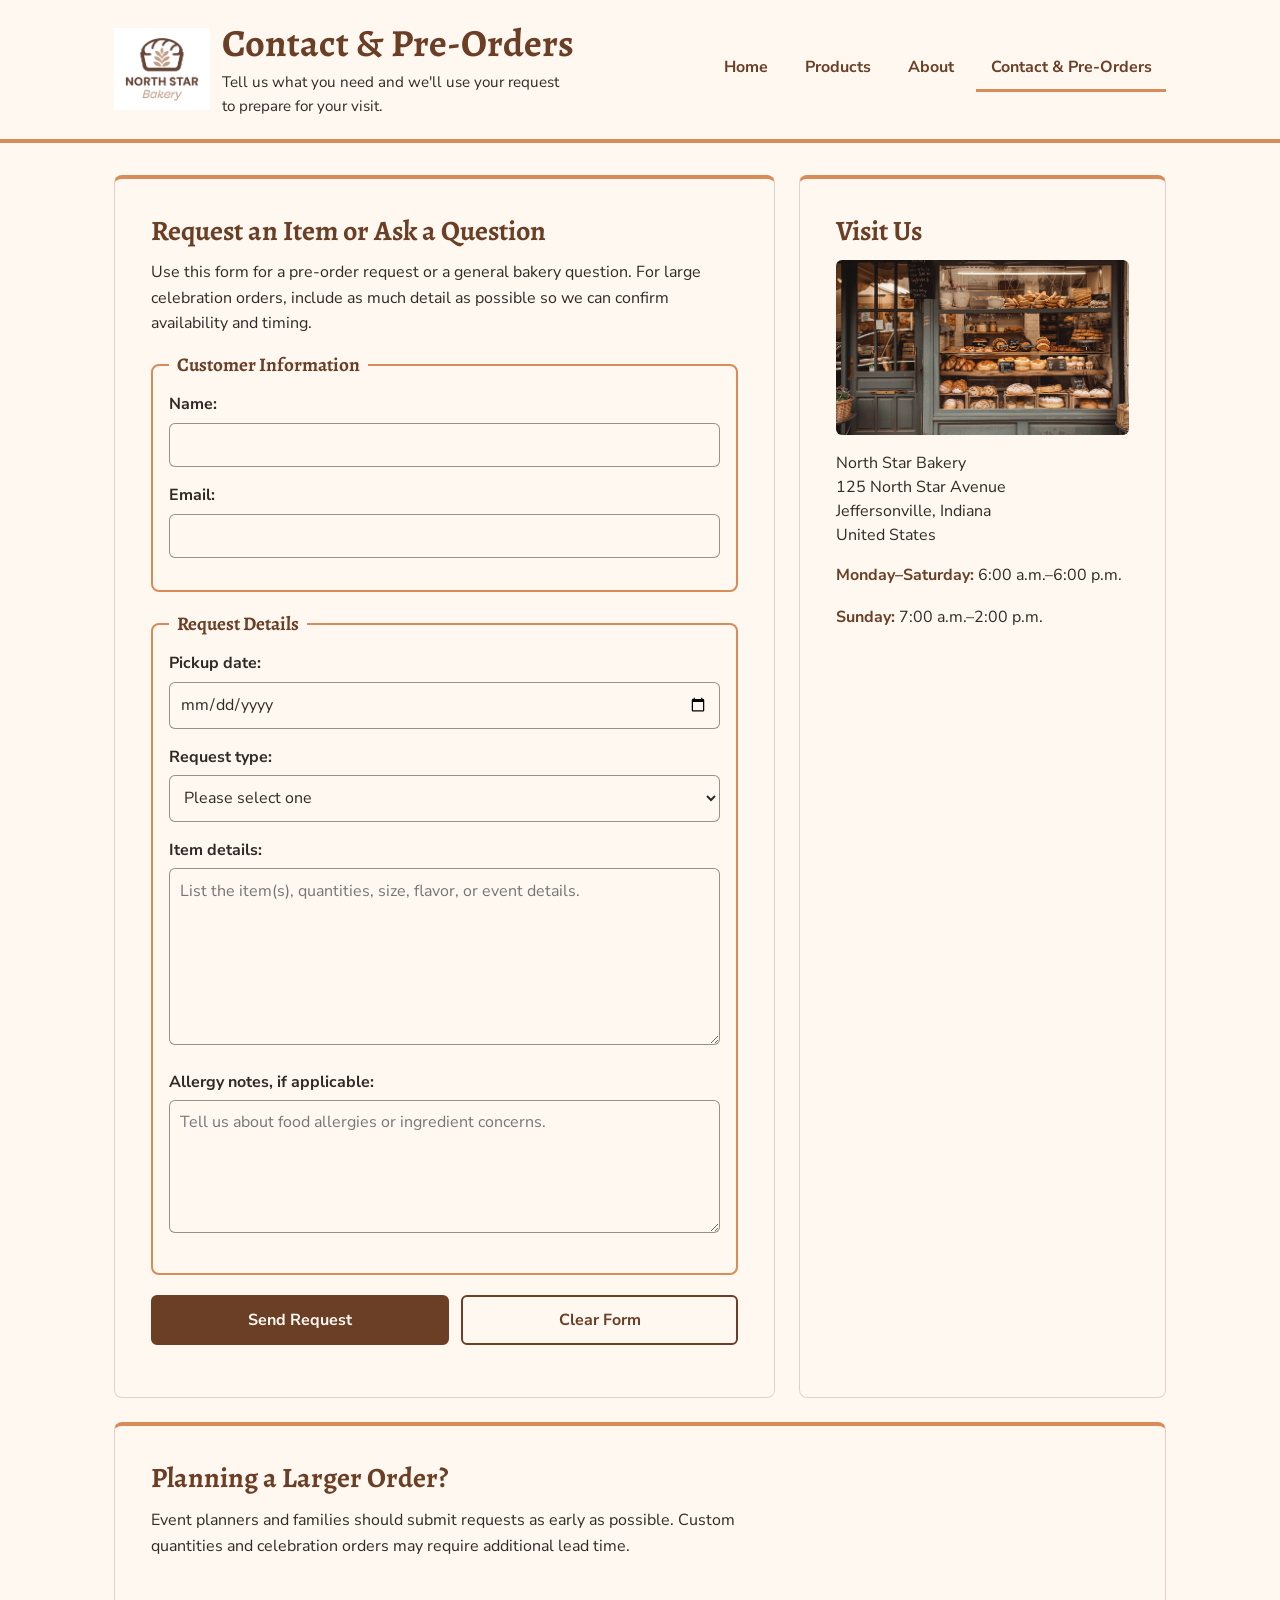
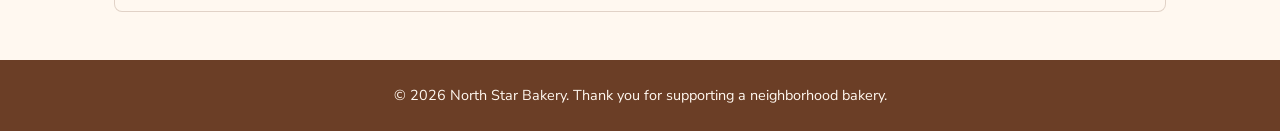
==== contact.html @ f8ab737c "Add files via upload" ====
<!DOCTYPE html>
<html lang="en">
<head>
  <meta charset="UTF-8">
  <meta name="viewport" content="width=device-width, initial-scale=1.0">
  <title>Contact &amp; Pre-Orders | North Star Bakery</title>
  <link rel="stylesheet" href="css/styles.css">
</head>
<body>
  <header class="site-header">
    <div class="header-inner">
      <div class="brand">
        <img class="logo" src="media/bakery-logo_c.png" alt="North Star Bakery logo">
        <div>
          <h1>Contact &amp; Pre-Orders</h1>
          <p class="tagline">Tell us what you need and we'll use your request to prepare for your visit.</p>
        </div>
      </div>

      <nav aria-label="Main navigation">
        <ul class="nav-list">
          <li><a href="index.html">Home</a></li>
          <li><a href="products.html">Products</a></li>
          <li><a href="about.html">About</a></li>
          <li><a href="contact.html" class="current" aria-current="page">Contact &amp; Pre-Orders</a></li>
        </ul>
      </nav>
    </div>
  </header>

  <main>
    <section class="main-col">
      <h2>Request an Item or Ask a Question</h2>
      <p>Use this form for a pre-order request or a general bakery question. For large celebration orders, include as much detail as possible so we can confirm availability and timing.</p>

      <form action="#" method="post">
        <fieldset>
          <legend>Customer Information</legend>

          <p>
            <label for="name">Name:</label>
            <input type="text" id="name" name="name" autocomplete="name" required>
          </p>

          <p>
            <label for="email">Email:</label>
            <input type="email" id="email" name="email" autocomplete="email" required>
          </p>
        </fieldset>

        <fieldset>
          <legend>Request Details</legend>

          <p>
            <label for="pickup-date">Pickup date:</label>
            <input type="date" id="pickup-date" name="pickup-date" required>
          </p>

          <p>
            <label for="request-type">Request type:</label>
            <select id="request-type" name="request-type" required>
              <option value="">Please select one</option>
              <option value="pre-order">Pre-order</option>
              <option value="general-question">General question</option>
            </select>
          </p>

          <p>
            <label for="item-details">Item details:</label>
            <textarea id="item-details" name="item-details" rows="7" cols="50" placeholder="List the item(s), quantities, size, flavor, or event details." required></textarea>
          </p>

          <p>
            <label for="allergy-notes">Allergy notes, if applicable:</label>
            <textarea id="allergy-notes" name="allergy-notes" rows="5" cols="50" placeholder="Tell us about food allergies or ingredient concerns."></textarea>
          </p>
        </fieldset>

        <p class="form-actions">
          <button type="submit">Send Request</button>
          <button type="reset">Clear Form</button>
        </p>
      </form>
    </section>

    <section class="side-col">
      <h2>Visit Us</h2>
      <img src="media/bakery-storefront_c.png" alt="North Star Bakery storefront and front entrance">
      <address>
        North Star Bakery<br>
        125 North Star Avenue<br>
        Jeffersonville, Indiana<br>
        United States
      </address>
      <p><strong>Monday&ndash;Saturday:</strong> 6:00 a.m.&ndash;6:00 p.m.</p>
      <p><strong>Sunday:</strong> 7:00 a.m.&ndash;2:00 p.m.</p>
    </section>

    <section>
      <h2>Planning a Larger Order?</h2>
      <p>Event planners and families should submit requests as early as possible. Custom quantities and celebration orders may require additional lead time.</p>
    </section>
  </main>

  <footer>
    <p>&copy; 2026 North Star Bakery. Thank you for supporting a neighborhood bakery.</p>
  </footer>
</body>
</html>
---- css/styles.css ----
/* =========================================================
   North Star Bakery - Main Stylesheet
   Touchstone 3: Visual Design and Responsive Layout

   Approach: mobile-first. The base styles below are written
   for small screens. Media queries at the bottom of the file
   adjust the layout for tablets (768px+) and desktops (1024px+).

   COLOR PALETTE (4 colors)
     Cream     #FFF8F0  - page background, text on brown
     Brown     #6B3E26  - headings, nav, buttons, footer
     Peach     #D88C5A  - accent borders, hover, focus (never used for text)
     Charcoal  #2F2A26  - body text

   FONTS (2 families)
     Alegreya     - headings (warm, handmade serif)
     Nunito Sans  - body text, nav, and form controls
   ========================================================= */

@import url("https://fonts.googleapis.com/css2?family=Alegreya:wght@500;700&family=Nunito+Sans:wght@400;700&display=swap");

/* ---------- 1. Base / Reset ---------- */

* {
  box-sizing: border-box;
}

body {
  margin: 0;
  background-color: #FFF8F0;
  color: #2F2A26;
  font-family: "Nunito Sans", Arial, sans-serif;
  font-size: 1rem;
  line-height: 1.6;
}

/* Images and video never overflow their container */
img,
video {
  display: block;
  max-width: 100%;
  height: auto;
}

/* ---------- 2. Typography ---------- */

h1,
h2,
h3,
legend {
  font-family: "Alegreya", Georgia, serif;
  color: #6B3E26;
  line-height: 1.2;
}

h1 {
  font-size: 1.6rem;
  font-weight: 700;
  margin: 0;
}

h2 {
  font-size: 1.5rem;
  font-weight: 700;
  margin: 0 0 0.75rem;
}

h3 {
  font-size: 1.2rem;
  font-weight: 700;
  margin: 0 0 0.5rem;
}

p {
  margin: 0 0 1rem;
  max-width: 65ch; /* keeps lines a comfortable reading length */
}

strong {
  color: #6B3E26;
}

/* Text links inside page content */
main a {
  color: #6B3E26;
  font-weight: 700;
  text-decoration-color: #D88C5A;
  text-decoration-thickness: 2px;
  text-underline-offset: 3px;
}

main a:hover {
  text-decoration-color: #6B3E26;
}

/* Visible keyboard focus on every interactive element */
a:focus-visible,
button:focus-visible,
input:focus-visible,
select:focus-visible,
textarea:focus-visible {
  outline: 3px solid #D88C5A;
  outline-offset: 2px;
}

/* ---------- 3. Header and Navigation ---------- */

.site-header {
  border-bottom: 4px solid #D88C5A;
  padding: 1.25rem 0;
}

/* Flexbox: stacks the brand and nav on mobile */
.header-inner {
  display: flex;
  flex-direction: column;
  align-items: center;
  gap: 1rem;
  max-width: 1100px;
  margin: 0 auto;
  padding: 0 1rem; /* matches main so edges line up */
}

/* Flexbox: logo sits beside the bakery name */
.brand {
  display: flex;
  align-items: center;
  gap: 0.75rem;
}

.logo {
  width: 64px;
  flex-shrink: 0;
}

.tagline {
  margin: 0.25rem 0 0;
  font-size: 0.95rem;
}

/* Flexbox: nav links wrap onto two rows on small phones */
.nav-list {
  display: flex;
  flex-wrap: wrap;
  justify-content: center;
  gap: 0.5rem;
  list-style: none;
  margin: 0;
  padding: 0;
}

.nav-list a {
  display: block;
  padding: 0.5rem 0.9rem;
  border-bottom: 3px solid transparent;
  color: #6B3E26;
  font-weight: 700;
  text-decoration: none;
}

.nav-list a:hover {
  background-color: #6B3E26;
  color: #FFF8F0;
}

/* Marks the page the visitor is currently on */
.nav-list a.current {
  border-bottom-color: #D88C5A;
}

/* ---------- 4. Main Layout ---------- */

/* Flexbox: main content is a single column on mobile */
main {
  display: flex;
  flex-direction: column;
  gap: 1.25rem;
  max-width: 1100px;
  margin: 0 auto;
  padding: 1.25rem 1rem 2rem;
}

/* Every section is a "card" with the same look on all pages */
main section {
  min-width: 0; /* stops wide content from stretching a flex item */
  padding: 1.25rem;
  border: 1px solid rgba(107, 62, 38, 0.2);
  border-top: 4px solid #D88C5A;
  border-radius: 8px;
}

/* Content images get soft corners */
main img {
  border-radius: 6px;
}

/* Text + image sections (stacked on mobile) */
.split {
  display: flex;
  flex-direction: column;
  gap: 1rem;
}

.split p:last-child {
  margin-bottom: 0;
}

/* Lists inside sections */
main ul {
  margin: 0;
  padding-left: 1.25rem;
}

main li {
  margin-bottom: 0.5rem;
}

/* Hours of operation */
.hours p {
  margin-bottom: 0.4rem;
}

/* Figure and caption on the Products page */
figure {
  margin: 0;
}

figcaption {
  margin-top: 0.5rem;
  font-size: 0.9rem;
  font-style: italic;
}

/* Video and audio */
video {
  margin: 0 0 1rem;
  border-radius: 6px;
}

audio {
  width: 100%;
  margin-bottom: 1rem;
}

/* Team cards on the About page (stacked on mobile) */
.team-grid {
  display: flex;
  flex-direction: column;
  gap: 1rem;
}

.team-grid article {
  flex: 1;
  padding: 1rem;
  border-left: 4px solid #D88C5A;
  background-color: rgba(216, 140, 90, 0.1);
  border-radius: 0 6px 6px 0;
}

.team-grid article p {
  margin-bottom: 0;
}

/* Address block on the Contact page */
address {
  margin: 1rem 0;
  font-style: normal;
  line-height: 1.5;
}

/* ---------- 5. Forms ---------- */

fieldset {
  margin: 0 0 1.25rem;
  padding: 1rem;
  border: 2px solid #D88C5A;
  border-radius: 8px;
}

legend {
  padding: 0 0.5rem;
  font-size: 1.2rem;
  font-weight: 700;
}

form p {
  margin-bottom: 1rem;
  max-width: none;
}

label {
  display: block;
  margin-bottom: 0.3rem;
  font-weight: 700;
}

input,
select,
textarea {
  width: 100%;
  padding: 0.65rem;
  border: 1.5px solid rgba(47, 42, 38, 0.5);
  border-radius: 6px;
  background-color: #FFF8F0;
  color: #2F2A26;
  font-family: inherit;
  font-size: 1rem;
}

input:focus,
select:focus,
textarea:focus {
  border-color: #6B3E26;
}

/* Flexbox: buttons sit side by side and share the width */
.form-actions {
  display: flex;
  flex-wrap: wrap;
  gap: 0.75rem;
}

button {
  flex: 1 1 auto;
  padding: 0.75rem 1.5rem;
  border: 2px solid #6B3E26;
  border-radius: 6px;
  background-color: #6B3E26;
  color: #FFF8F0;
  font-family: inherit;
  font-size: 1rem;
  font-weight: 700;
  cursor: pointer;
}

button:hover {
  background-color: #D88C5A;
  border-color: #D88C5A;
  color: #2F2A26;
}

/* The reset button is styled as a secondary action */
button[type="reset"] {
  background-color: transparent;
  color: #6B3E26;
}

button[type="reset"]:hover {
  background-color: #D88C5A;
  color: #2F2A26;
}

/* ---------- 6. Footer ---------- */

footer {
  padding: 1.5rem 1rem;
  background-color: #6B3E26;
  color: #FFF8F0;
  text-align: center;
}

footer p {
  margin: 0 auto;
  font-size: 0.9rem;
}

/* =========================================================
   MEDIA QUERY 1: Tablets and small laptops (768px and up)
   ========================================================= */
@media (min-width: 768px) {

  .header-inner {
    padding: 0 1.5rem;
  }

  h1 {
    font-size: 2rem;
  }

  .logo {
    width: 80px;
  }

  /* Nav links fit on one line now */
  .nav-list {
    flex-wrap: nowrap;
  }

  /* Main: sections can now sit side by side */
  main {
    flex-direction: row;
    flex-wrap: wrap;
    gap: 1.5rem;
    padding: 2rem 1.5rem 3rem;
  }

  main section {
    flex: 1 1 100%;
    padding: 1.75rem;
  }

  /* Two sections share one row */
  main section.half {
    flex: 1 1 calc(50% - 0.75rem);
  }

  /* Text and image sit next to each other */
  .split {
    flex-direction: row;
    align-items: center;
    gap: 2rem;
  }

  .split > * {
    flex: 1 1 0;
    min-width: 0; /* lets large images shrink to fit their half */
  }

  /* Team cards line up in a row */
  .team-grid {
    flex-direction: row;
  }

  h2 {
    font-size: 1.75rem;
  }
}

/* =========================================================
   MEDIA QUERY 2: Desktops (1024px and up)
   ========================================================= */
@media (min-width: 1024px) {

  h1 {
    font-size: 2.4rem;
  }

  .logo {
    width: 96px;
  }

  /* Header: brand on the left, navigation on the right */
  .header-inner {
    flex-direction: row;
    justify-content: space-between;
  }

  .tagline {
    max-width: 38ch;
  }

  /* The nav keeps its width; the brand text wraps instead */
  .site-header nav {
    flex-shrink: 0;
  }

  main section {
    padding: 2.25rem;
  }

  /* Contact page: form takes 2/3, visit info takes 1/3 */
  main section.main-col {
    flex: 2 1 0;
  }

  main section.side-col {
    flex: 1 1 0;
  }
}
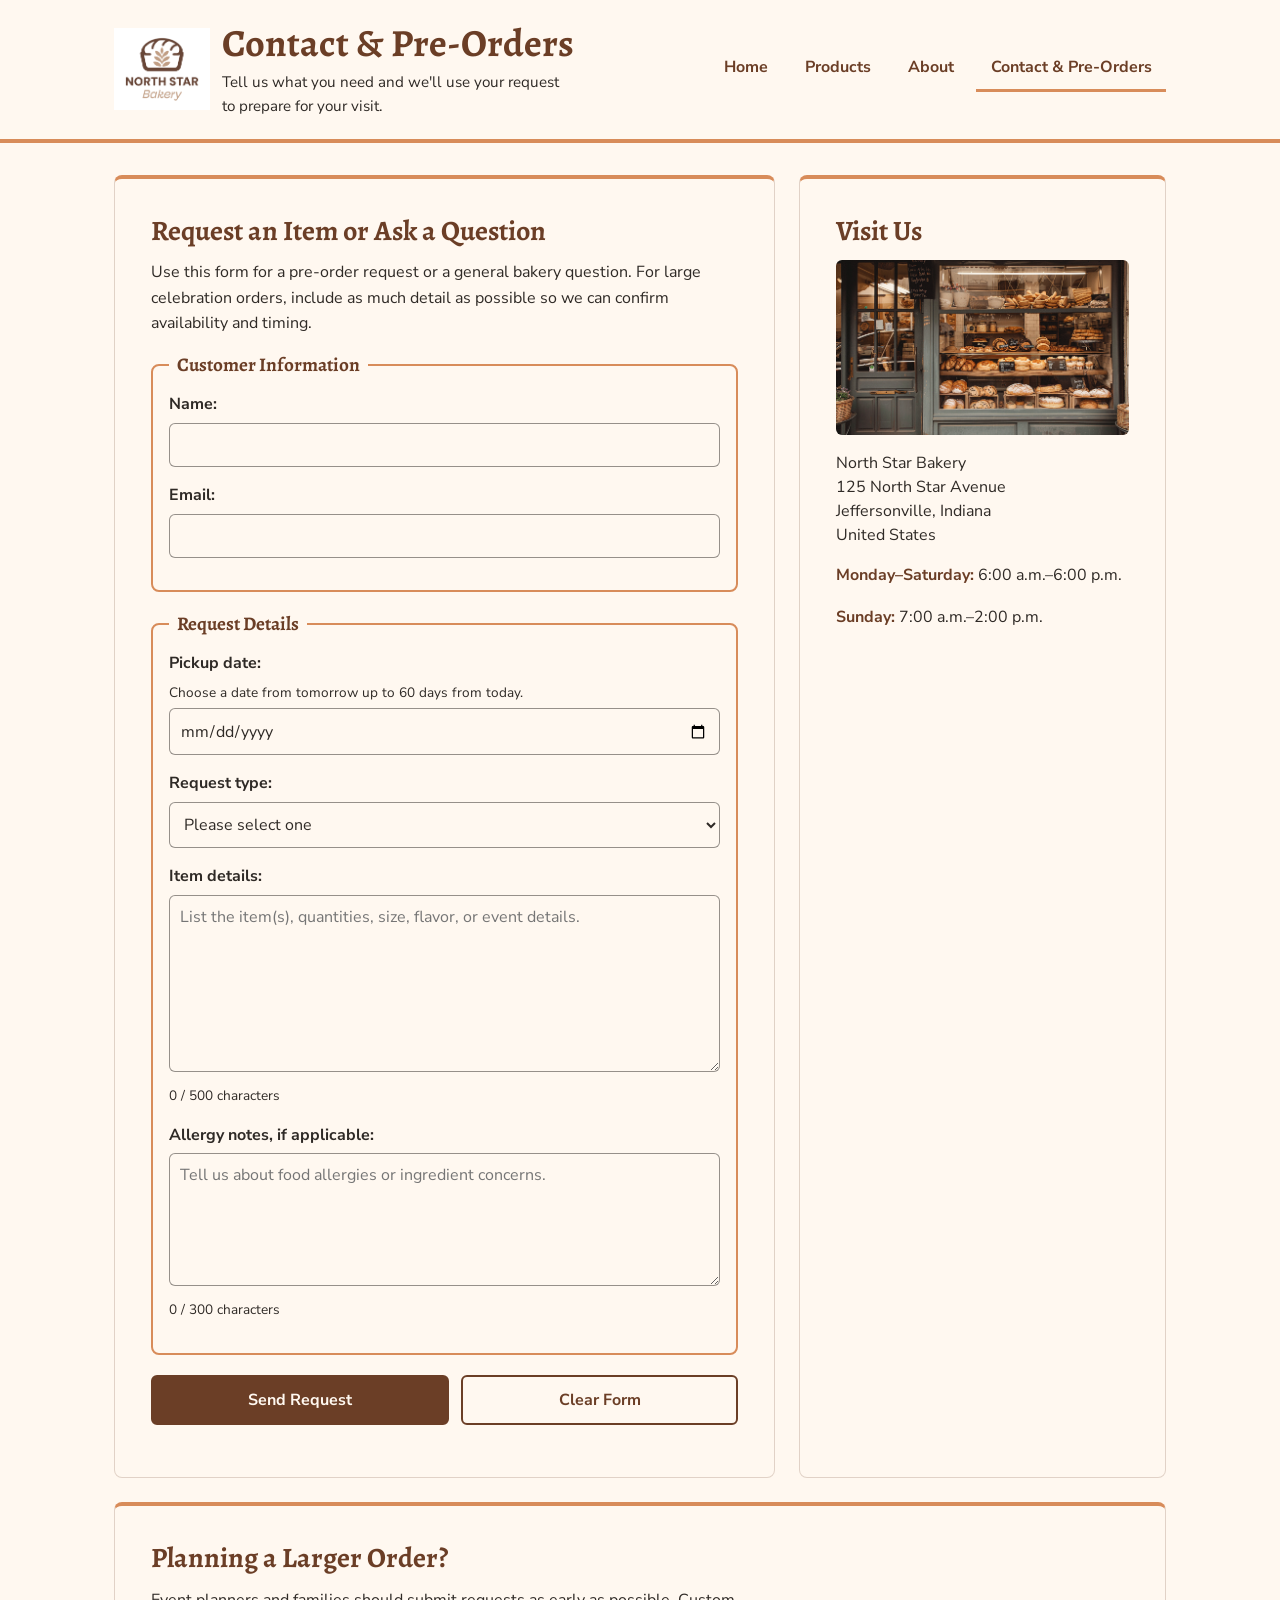
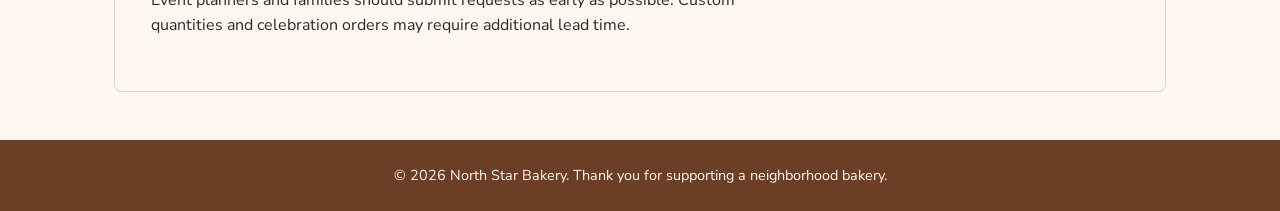
==== commit c8505d8d: "Add files via upload" ====
--- a/contact.html
+++ b/contact.html
@@ -5,6 +5,7 @@
   <meta name="viewport" content="width=device-width, initial-scale=1.0">
   <title>Contact &amp; Pre-Orders | North Star Bakery</title>
   <link rel="stylesheet" href="css/styles.css">
+  <script src="js/script.js" defer></script>
 </head>
 <body>
   <header class="site-header">
@@ -33,18 +34,29 @@
       <h2>Request an Item or Ask a Question</h2>
       <p>Use this form for a pre-order request or a general bakery question. For large celebration orders, include as much detail as possible so we can confirm availability and timing.</p>
 
+      <div id="contact-list" class="preorder-summary" hidden>
+        <h3>Your saved pre-order list</h3>
+        <ul id="contact-list-items"></ul>
+        <button type="button" id="copy-list" class="secondary-btn">Add my list to Item details</button>
+        <p id="copy-status" class="add-status" aria-live="polite"></p>
+      </div>
+
+      <p id="form-status" class="form-status" role="status" aria-live="polite" hidden></p>
+
       <form action="#" method="post">
         <fieldset>
           <legend>Customer Information</legend>
 
           <p>
             <label for="name">Name:</label>
-            <input type="text" id="name" name="name" autocomplete="name" required>
+            <input type="text" id="name" name="name" autocomplete="name" required aria-describedby="name-error">
+            <span class="error-message" id="name-error"></span>
           </p>
 
           <p>
             <label for="email">Email:</label>
-            <input type="email" id="email" name="email" autocomplete="email" required>
+            <input type="email" id="email" name="email" autocomplete="email" required aria-describedby="email-error">
+            <span class="error-message" id="email-error"></span>
           </p>
         </fieldset>
 
@@ -53,26 +65,33 @@
 
           <p>
             <label for="pickup-date">Pickup date:</label>
-            <input type="date" id="pickup-date" name="pickup-date" required>
+            <span class="field-hint" id="pickup-date-hint">Choose a date from tomorrow up to 60 days from today.</span>
+            <input type="date" id="pickup-date" name="pickup-date" required aria-describedby="pickup-date-hint pickup-date-error">
+            <span class="error-message" id="pickup-date-error"></span>
           </p>
 
           <p>
             <label for="request-type">Request type:</label>
-            <select id="request-type" name="request-type" required>
+            <select id="request-type" name="request-type" required aria-describedby="request-type-error">
               <option value="">Please select one</option>
               <option value="pre-order">Pre-order</option>
               <option value="general-question">General question</option>
             </select>
+            <span class="error-message" id="request-type-error"></span>
           </p>
 
           <p>
             <label for="item-details">Item details:</label>
-            <textarea id="item-details" name="item-details" rows="7" cols="50" placeholder="List the item(s), quantities, size, flavor, or event details." required></textarea>
+            <textarea id="item-details" name="item-details" rows="7" cols="50" placeholder="List the item(s), quantities, size, flavor, or event details." required aria-describedby="item-details-count item-details-error"></textarea>
+            <span class="char-count" id="item-details-count">0 / 500 characters</span>
+            <span class="error-message" id="item-details-error"></span>
           </p>
 
           <p>
             <label for="allergy-notes">Allergy notes, if applicable:</label>
-            <textarea id="allergy-notes" name="allergy-notes" rows="5" cols="50" placeholder="Tell us about food allergies or ingredient concerns."></textarea>
+            <textarea id="allergy-notes" name="allergy-notes" rows="5" cols="50" placeholder="Tell us about food allergies or ingredient concerns." aria-describedby="allergy-notes-count allergy-notes-error"></textarea>
+            <span class="char-count" id="allergy-notes-count">0 / 300 characters</span>
+            <span class="error-message" id="allergy-notes-error"></span>
           </p>
         </fieldset>
 
--- a/css/styles.css
+++ b/css/styles.css
@@ -364,6 +364,209 @@
   font-size: 0.9rem;
 }
 
+
+/* ---------- 7. Pre-Order List (Touchstone 4) ---------- */
+
+/* Elements hidden by JavaScript stay hidden even if they use flex */
+[hidden] {
+  display: none !important;
+}
+
+.product-actions {
+  margin-top: 0.5rem;
+}
+
+/* "Add" buttons don't stretch to fill their row */
+.add-btn {
+  flex: none;
+}
+
+.add-btn:disabled {
+  opacity: 0.6;
+  cursor: not-allowed;
+}
+
+.add-status {
+  margin: 0.5rem 0 0;
+  font-size: 0.9rem;
+  font-weight: 700;
+  color: #6B3E26;
+}
+
+.add-status:empty {
+  display: none;
+}
+
+/* The list panel gets a thicker brown top border so it stands out */
+.preorder-panel {
+  border-top-color: #6B3E26;
+}
+
+.preorder-items {
+  list-style: none;
+  margin: 0 0 1rem;
+  padding: 0;
+}
+
+/* Flexbox: each list row stacks on mobile */
+.preorder-items li {
+  display: flex;
+  flex-direction: column;
+  gap: 0.5rem;
+  margin: 0;
+  padding: 0.75rem 0;
+  border-bottom: 1px solid rgba(107, 62, 38, 0.2);
+}
+
+.item-info {
+  display: flex;
+  flex-direction: column;
+}
+
+.item-info span {
+  font-size: 0.9rem;
+}
+
+.item-controls {
+  display: flex;
+  align-items: center;
+  gap: 0.5rem;
+}
+
+.qty-btn {
+  flex: none;
+  width: 2.5rem;
+  height: 2.5rem;
+  padding: 0;
+  font-size: 1.25rem;
+  line-height: 1;
+}
+
+.qty-btn:disabled {
+  opacity: 0.5;
+  cursor: not-allowed;
+}
+
+.qty {
+  min-width: 2ch;
+  font-weight: 700;
+  text-align: center;
+}
+
+/* Secondary buttons: outlined instead of filled */
+.secondary-btn,
+.remove-btn {
+  flex: none;
+  background-color: transparent;
+  color: #6B3E26;
+}
+
+.remove-btn {
+  margin-left: auto;
+  padding: 0.5rem 1rem;
+}
+
+.list-actions {
+  display: flex;
+  flex-wrap: wrap;
+  gap: 0.75rem;
+}
+
+/* A link that looks like the main button */
+.button-link {
+  display: inline-block;
+  padding: 0.75rem 1.5rem;
+  border: 2px solid #6B3E26;
+  border-radius: 6px;
+  background-color: #6B3E26;
+  color: #FFF8F0;
+  font-weight: 700;
+  text-decoration: none;
+}
+
+main a.button-link {
+  color: #FFF8F0;
+  text-decoration: none;
+}
+
+main a.button-link:hover {
+  background-color: #D88C5A;
+  border-color: #D88C5A;
+  color: #2F2A26;
+}
+
+/* Saved list shown above the contact form */
+.preorder-summary {
+  margin-bottom: 1.25rem;
+  padding: 1rem;
+  border-left: 4px solid #D88C5A;
+  background-color: rgba(216, 140, 90, 0.1);
+  border-radius: 0 6px 6px 0;
+}
+
+.preorder-summary ul {
+  margin-bottom: 0.75rem;
+}
+
+/* ---------- 8. Form Validation Feedback (Touchstone 4) ---------- */
+
+.field-hint,
+.char-count {
+  display: block;
+  margin-top: 0.3rem;
+  font-size: 0.85rem;
+}
+
+.field-hint {
+  margin: 0 0 0.3rem;
+}
+
+/* Invalid fields: thicker brown border and a peach tint */
+input.invalid,
+select.invalid,
+textarea.invalid {
+  border: 2px solid #6B3E26;
+  background-color: rgba(216, 140, 90, 0.15);
+}
+
+/* Error text sits directly under its field */
+.error-message {
+  display: block;
+  margin-top: 0.35rem;
+  color: #6B3E26;
+  font-size: 0.9rem;
+  font-weight: 700;
+}
+
+.error-message:empty {
+  display: none;
+}
+
+/* A warning symbol so errors don't rely on color alone */
+.error-message::before {
+  content: "⚠ ";
+}
+
+/* Message at the top of the form after Send Request */
+.form-status {
+  margin: 0 0 1.25rem;
+  padding: 0.75rem 1rem;
+  border-radius: 6px;
+  font-weight: 700;
+  max-width: none;
+}
+
+.form-status.error {
+  border: 2px solid #6B3E26;
+  background-color: rgba(216, 140, 90, 0.15);
+}
+
+.form-status.success {
+  border: 2px solid #D88C5A;
+  background-color: #6B3E26;
+  color: #FFF8F0;
+}
+
 /* =========================================================
    MEDIA QUERY 1: Tablets and small laptops (768px and up)
    ========================================================= */
@@ -421,6 +624,17 @@
     flex-direction: row;
   }
 
+  /* Pre-order list rows: name on the left, controls on the right */
+  .preorder-items li {
+    flex-direction: row;
+    justify-content: space-between;
+    align-items: center;
+  }
+
+  .remove-btn {
+    margin-left: 0.5rem;
+  }
+
   h2 {
     font-size: 1.75rem;
   }
